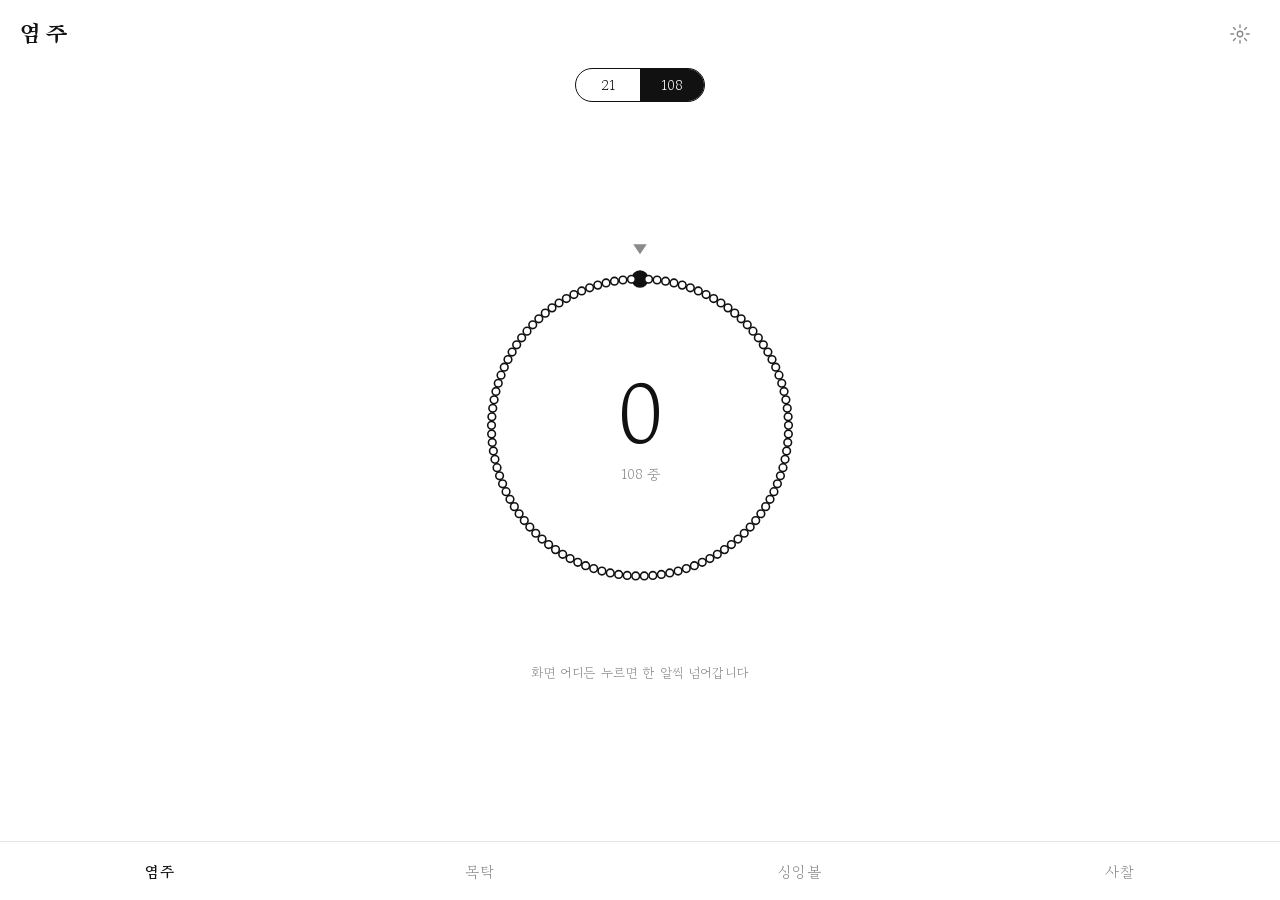
==== prayer/index.html @ b7e76e21 "Add 합장: 염주·목탁·싱잉볼·사찰 기도 웹앱(PWA) 1차 버전 - 염주: 21/108개 선택, 바퀴 수·오늘 기록, localStorage 저장, 길게 눌러 초기화 - 목탁·" ====
<!doctype html>
<html lang="ko">
<head>
  <meta charset="utf-8">
  <meta name="viewport" content="width=device-width, initial-scale=1, viewport-fit=cover">
  <title>합장</title>
  <meta name="description" content="휴대폰 하나로 하는 염주·목탁·싱잉볼 기도">
  <meta name="theme-color" content="#ffffff" media="(prefers-color-scheme: light)">
  <meta name="theme-color" content="#0b0b0b" media="(prefers-color-scheme: dark)">
  <meta name="apple-mobile-web-app-capable" content="yes">
  <meta name="mobile-web-app-capable" content="yes">
  <meta name="apple-mobile-web-app-title" content="합장">
  <meta name="apple-mobile-web-app-status-bar-style" content="default">
  <link rel="manifest" href="manifest.webmanifest">
  <link rel="icon" href="icons/icon-192.png">
  <link rel="apple-touch-icon" href="icons/apple-touch-icon.png">
  <link rel="preconnect" href="https://fonts.googleapis.com">
  <link rel="preconnect" href="https://fonts.gstatic.com" crossorigin>
  <link rel="stylesheet" href="https://fonts.googleapis.com/css2?family=Gowun+Batang:wght@400;700&family=Song+Myung&display=swap">
  <link rel="stylesheet" href="style.css">
</head>
<body>
  <header class="top">
    <h1 id="title">염주</h1>
    <button class="icon-btn" id="open-settings" aria-label="설정">
      <svg viewBox="0 0 24 24" width="22" height="22" aria-hidden="true"><circle cx="12" cy="12" r="3"/><path d="M12 2v3M12 19v3M2 12h3M19 12h3M4.9 4.9l2.1 2.1M17 17l2.1 2.1M4.9 19.1 7 17M17 7l2.1-2.1"/></svg>
    </button>
  </header>

  <main>
    <!-- 1. 염주 -->
    <section class="view" id="view-beads" data-title="염주">
      <div class="segmented" id="bead-mode" role="radiogroup" aria-label="구슬 수">
        <button data-n="21" role="radio">21</button>
        <button data-n="108" role="radio">108</button>
      </div>
      <div class="tap-area" id="bead-tap" aria-label="눌러서 한 알 넘기기" role="button">
        <div class="mala-wrap">
          <svg class="mala" id="mala" viewBox="-160 -160 320 320" aria-hidden="true">
            <g id="mala-ring"></g>
            <path class="marker" d="M0 -154 l-6 -9 h12 z"/>
          </svg>
          <div class="count-box">
            <div class="count" id="bead-count">0</div>
            <div class="sub" id="bead-sub">108 중</div>
          </div>
        </div>
        <p class="stats" id="bead-stats"></p>
        <p class="hint">화면 어디든 누르면 한 알씩 넘어갑니다</p>
      </div>
      <button class="hold-btn" id="bead-reset"><span class="fill"></span><span class="label">길게 눌러 이번 바퀴 초기화</span></button>
    </section>

    <!-- 2. 목탁 -->
    <section class="view" id="view-moktak" data-title="목탁" hidden>
      <div class="tap-area center" id="moktak-tap" role="button" aria-label="목탁 치기">
        <svg class="art" id="moktak-art" viewBox="0 0 240 200" aria-hidden="true">
          <path d="M30 124c0-50 40-86 92-86s92 36 92 86c0 36-40 58-92 58s-92-22-92-58z"/>
          <path d="M62 132c16 7 104 7 120 0c4-2 6 3 2 5c-24 12-100 12-124 0c-4-2-2-7 2-5z"/>
          <path d="M98 42c-2-20 10-30 24-30s26 10 24 30"/>
          <path d="M236 6 194 52" class="stick"/>
          <ellipse cx="189" cy="58" rx="9" ry="6" class="stick" transform="rotate(-48 189 58)"/>
        </svg>
        <p class="hint">목탁을 누르세요</p>
      </div>
    </section>

    <!-- 3. 싱잉볼 -->
    <section class="view" id="view-bowl" data-title="싱잉볼" hidden>
      <div class="tap-area center small" id="bowl-tap" role="button" aria-label="싱잉볼 치기">
        <svg class="art" id="bowl-art" viewBox="0 0 240 170" aria-hidden="true">
          <ellipse cx="120" cy="52" rx="86" ry="14"/>
          <path d="M34 52c4 50 38 82 86 82s82-32 86-82"/>
          <path d="M58 140c20 14 104 14 124 0 8 10-8 20-62 20s-70-10-62-20z"/>
          <path d="M20 20 70 44" class="stick"/>
        </svg>
        <p class="hint">싱잉볼을 누르세요</p>
      </div>

      <div class="timer">
        <p class="label">간격마다 자동으로 울림</p>
        <div class="segmented" id="bowl-interval" role="radiogroup" aria-label="간격">
          <button data-m="5" role="radio">5분</button>
          <button data-m="15" role="radio">15분</button>
          <button data-m="30" role="radio">30분</button>
        </div>
        <p class="countdown" id="bowl-countdown">&nbsp;</p>
        <button class="primary" id="bowl-start">시작</button>
        <label class="check"><input type="checkbox" id="bowl-wake"> 화면 켜둔 채로 명상</label>
        <p class="note">화면이 꺼져도 울리지만, 다른 앱에서 음악을 틀면 멈출 수 있습니다.</p>
      </div>
    </section>

    <!-- 4. 사찰 -->
    <section class="view scroll" id="view-temple" data-title="사찰" hidden>
      <form class="search" id="temple-search">
        <input type="search" id="temple-q" placeholder="절 이름 (예: 조계사)" enterkeyhint="search" autocomplete="off">
        <button type="submit">카카오맵</button>
      </form>

      <h2>자주 가는 절</h2>
      <ol class="favs" id="favs"></ol>

      <div class="row-head">
        <h2>방문 기록</h2>
        <button class="text-btn" id="visit-add">+ 기록 쓰기</button>
      </div>
      <ul class="visits" id="visits"></ul>
    </section>
  </main>

  <nav class="tabs" id="tabs">
    <button data-view="beads">염주</button>
    <button data-view="moktak">목탁</button>
    <button data-view="bowl">싱잉볼</button>
    <button data-view="temple">사찰</button>
  </nav>

  <!-- 방문 기록 작성 -->
  <dialog id="visit-dialog">
    <form method="dialog" id="visit-form">
      <h2 id="visit-dialog-title">방문 기록</h2>
      <label>절 이름<input name="name" required maxlength="40"></label>
      <label>방문 날짜<input name="date" type="date" required></label>
      <label>빌었던 소원<textarea name="wish" rows="4" maxlength="500"></textarea></label>
      <div class="actions">
        <button type="button" class="text-btn danger" id="visit-delete">삭제</button>
        <span class="spacer"></span>
        <button value="cancel" formnovalidate class="text-btn">취소</button>
        <button value="save" class="primary">저장</button>
      </div>
    </form>
  </dialog>

  <!-- 자주 가는 절 지정 -->
  <dialog id="fav-dialog">
    <form method="dialog" id="fav-form">
      <h2 id="fav-dialog-title">자주 가는 절</h2>
      <label>절 이름<input name="name" required maxlength="40"></label>
      <div class="actions">
        <span class="spacer"></span>
        <button value="cancel" formnovalidate class="text-btn">취소</button>
        <button value="save" class="primary">저장</button>
      </div>
    </form>
  </dialog>

  <!-- 설정 -->
  <dialog id="settings-dialog">
    <form method="dialog">
      <h2>설정</h2>
      <label class="check"><input type="checkbox" id="set-sound"> 소리</label>
      <label class="check"><input type="checkbox" id="set-haptic"> 진동</label>
      <h3>기록 백업</h3>
      <p class="note">모든 기록은 이 휴대폰에만 저장됩니다. 휴대폰을 바꾸기 전에 백업하세요.</p>
      <div class="actions left">
        <button type="button" class="text-btn" id="backup-export">백업 파일 저장</button>
        <button type="button" class="text-btn" id="backup-import">백업 불러오기</button>
        <input type="file" id="backup-file" accept="application/json,.json" hidden>
      </div>
      <h3>홈 화면에 설치</h3>
      <p class="note">아이폰: Safari 공유 버튼 → ‘홈 화면에 추가’<br>안드로이드: Chrome 메뉴(⋮) → ‘홈 화면에 추가’ 또는 ‘앱 설치’</p>
      <h3>정보</h3>
      <p class="note">목탁·싱잉볼 소리는 이 앱에서 직접 합성했습니다. 글꼴: 고운바탕, 송명 (SIL Open Font License).</p>
      <div class="actions">
        <span class="spacer"></span>
        <button value="close" class="primary">닫기</button>
      </div>
    </form>
  </dialog>

  <!-- 아이폰 햅틱용 숨은 스위치 (iOS 18 이상 Safari에서만 동작) -->
  <label class="ios-haptic" aria-hidden="true"><input type="checkbox" switch tabindex="-1"></label>

  <script src="app.js"></script>
</body>
</html>
---- prayer/style.css ----
:root {
  --bg: #ffffff;
  --fg: #111111;
  --muted: #8a8a8a;
  --line: #e4e4e4;
  --soft: #f4f4f4;
  --danger: #111111;
  --serif: "Gowun Batang", "Nanum Myeongjo", "AppleMyungjo", "Noto Serif KR", serif;
  --brush: "Song Myung", var(--serif);
  --tab-h: 58px;
  color-scheme: light dark;
}
@media (prefers-color-scheme: dark) {
  :root {
    --bg: #0b0b0b;
    --fg: #ededed;
    --muted: #7c7c7c;
    --line: #262626;
    --soft: #161616;
  }
}

* { box-sizing: border-box; }
html, body { height: 100%; margin: 0; }
body {
  background: var(--bg);
  color: var(--fg);
  font-family: var(--serif);
  display: flex;
  flex-direction: column;
  overflow: hidden;
  -webkit-tap-highlight-color: transparent;
  -webkit-text-size-adjust: 100%;
}
button, input, textarea { font: inherit; color: inherit; }
button { background: none; border: 0; padding: 0; cursor: pointer; touch-action: manipulation; }
[hidden] { display: none !important; }

/* 상단 */
.top {
  display: flex;
  align-items: center;
  justify-content: space-between;
  padding: calc(env(safe-area-inset-top) + 14px) 20px 6px;
}
.top h1 {
  font-family: var(--brush);
  font-weight: 400;
  font-size: 24px;
  letter-spacing: 0.2em;
  margin: 0;
}
.icon-btn { width: 40px; height: 40px; display: grid; place-items: center; color: var(--muted); }
.icon-btn svg { fill: none; stroke: currentColor; stroke-width: 1.5; stroke-linecap: round; }

/* 화면 */
main { flex: 1; min-height: 0; position: relative; }
.view {
  position: absolute;
  inset: 0;
  display: flex;
  flex-direction: column;
  align-items: center;
  padding: 8px 20px 16px;
}
.view.scroll { overflow-y: auto; align-items: stretch; -webkit-overflow-scrolling: touch; }

.tap-area {
  flex: 1;
  width: 100%;
  display: flex;
  flex-direction: column;
  align-items: center;
  justify-content: center;
  user-select: none;
  -webkit-user-select: none;
  -webkit-touch-callout: none;
  touch-action: manipulation;
}
.tap-area.small { flex: 0 1 auto; padding-top: 12px; }
.hint { color: var(--muted); font-size: 13px; letter-spacing: 0.05em; margin: 14px 0 0; }
.note { color: var(--muted); font-size: 13px; line-height: 1.6; margin: 8px 0; }

/* 선택 버튼 */
.segmented {
  display: inline-flex;
  border: 1px solid var(--fg);
  border-radius: 999px;
  overflow: hidden;
}
.segmented button { padding: 6px 18px; font-size: 14px; min-width: 64px; }
.segmented button[aria-checked="true"] { background: var(--fg); color: var(--bg); }

/* 염주 */
.mala-wrap { position: relative; width: min(82vw, 52vh, 360px); aspect-ratio: 1; }
.mala { width: 100%; height: 100%; overflow: visible; }
#mala-ring { transition: transform 0.28s ease-out; }
#mala-ring.no-anim { transition: none; }
.mala circle { fill: var(--bg); stroke: var(--fg); stroke-width: 1.4; }
.mala circle.head { fill: var(--fg); }
.mala circle.cur { fill: var(--fg); }
.mala .marker { fill: var(--muted); }
.count-box { position: absolute; inset: 0; display: grid; place-content: center; text-align: center; }
.count { font-size: clamp(56px, 18vw, 84px); line-height: 1; font-variant-numeric: tabular-nums; }
.sub { color: var(--muted); font-size: 14px; margin-top: 8px; }
.stats { font-size: 15px; margin: 18px 0 0; min-height: 1.4em; letter-spacing: 0.03em; }
.pulse { animation: pulse 0.9s ease-out; }
@keyframes pulse { 0% { opacity: 0.25; } 100% { opacity: 1; } }

.hold-btn {
  position: relative;
  overflow: hidden;
  color: var(--muted);
  font-size: 12px;
  padding: 8px 16px;
  border-radius: 999px;
  user-select: none;
  -webkit-user-select: none;
  -webkit-touch-callout: none;
}
.hold-btn .fill { position: absolute; inset: 0; background: var(--soft); transform: scaleX(0); transform-origin: left; }
.hold-btn.holding .fill { transform: scaleX(1); transition: transform 1s linear; }
.hold-btn .label { position: relative; }

/* 목탁·싱잉볼 그림 */
.art { width: min(70vw, 42vh, 300px); height: auto; overflow: visible; transition: transform 0.08s; }
.art path, .art ellipse, .art circle { fill: none; stroke: var(--fg); stroke-width: 2; stroke-linecap: round; stroke-linejoin: round; }
.art .stick { stroke: var(--muted); }
.art.hit { transform: scale(0.96); }

/* 싱잉볼 타이머 */
.timer { width: 100%; max-width: 360px; display: flex; flex-direction: column; align-items: center; gap: 12px; margin-top: auto; }
.timer .label { margin: 0; color: var(--muted); font-size: 13px; }
.countdown { margin: 4px 0 0; font-size: 28px; font-variant-numeric: tabular-nums; min-height: 1.3em; }
.primary {
  background: var(--fg);
  color: var(--bg);
  border-radius: 999px;
  padding: 10px 36px;
  font-size: 16px;
  letter-spacing: 0.1em;
}
.check { display: flex; align-items: center; gap: 8px; font-size: 14px; }
.check input { accent-color: var(--fg); width: 18px; height: 18px; margin: 0; }
.timer .note { text-align: center; margin: 0; }

/* 사찰 */
h2 { font-size: 15px; font-weight: 700; letter-spacing: 0.08em; margin: 28px 0 10px; }
h3 { font-size: 14px; margin: 22px 0 4px; }
.search { display: flex; gap: 8px; margin-top: 6px; }
.search input {
  flex: 1;
  min-width: 0;
  border: 0;
  border-bottom: 1px solid var(--fg);
  background: transparent;
  padding: 8px 2px;
  border-radius: 0;
  -webkit-appearance: none;
  appearance: none;
}
.search input:focus { outline: none; }
.search button { border: 1px solid var(--fg); border-radius: 999px; padding: 6px 14px; font-size: 13px; white-space: nowrap; }
.favs, .visits { list-style: none; margin: 0; padding: 0; }
.favs li, .visits li { display: flex; align-items: center; gap: 12px; padding: 14px 2px; border-bottom: 1px solid var(--line); }
.favs .rank { font-family: var(--brush); font-size: 18px; width: 18px; color: var(--muted); }
.favs .name, .visits .name { flex: 1; min-width: 0; font-size: 16px; overflow: hidden; text-overflow: ellipsis; white-space: nowrap; }
.favs .empty { color: var(--muted); font-size: 14px; }
.text-btn { font-size: 13px; color: var(--fg); padding: 6px 4px; text-decoration: underline; text-underline-offset: 3px; text-decoration-color: var(--line); }
.row-head { display: flex; align-items: baseline; justify-content: space-between; }
.visits li { flex-direction: column; align-items: stretch; gap: 4px; cursor: pointer; }
.visits .meta { display: flex; justify-content: space-between; gap: 12px; }
.visits .date { color: var(--muted); font-size: 13px; font-variant-numeric: tabular-nums; }
.visits .wish { font-size: 14px; line-height: 1.6; color: var(--muted); white-space: pre-wrap; word-break: break-word; }
.visits .none { color: var(--muted); font-size: 14px; cursor: default; }

/* 하단 탭 */
.tabs {
  display: flex;
  border-top: 1px solid var(--line);
  padding-bottom: env(safe-area-inset-bottom);
  background: var(--bg);
}
.tabs button { flex: 1; height: var(--tab-h); font-size: 15px; color: var(--muted); letter-spacing: 0.1em; }
.tabs button[aria-current="page"] { color: var(--fg); font-weight: 700; }

/* 대화상자 */
dialog {
  width: min(92vw, 420px);
  max-height: 86vh;
  border: 1px solid var(--line);
  border-radius: 16px;
  background: var(--bg);
  color: var(--fg);
  padding: 22px 20px;
}
dialog::backdrop { background: rgba(0, 0, 0, 0.35); }
dialog h2 { margin-top: 0; }
dialog label:not(.check) { display: block; font-size: 13px; color: var(--muted); margin: 14px 0 0; }
dialog label:not(.check) input, dialog textarea {
  display: block;
  width: 100%;
  margin-top: 6px;
  border: 1px solid var(--line);
  border-radius: 8px;
  background: var(--bg);
  padding: 10px;
  font-size: 16px;
  color: var(--fg);
}
dialog .check { margin: 12px 0; font-size: 15px; }
.actions { display: flex; align-items: center; gap: 10px; margin-top: 22px; }
.actions.left { margin-top: 6px; }
.actions .spacer { flex: 1; }
.primary:focus-visible, .text-btn:focus-visible, .tabs button:focus-visible, .segmented button:focus-visible { outline: 2px solid var(--muted); outline-offset: 2px; }

.ios-haptic { position: fixed; left: -100px; top: 0; width: 1px; height: 1px; opacity: 0; pointer-events: none; }
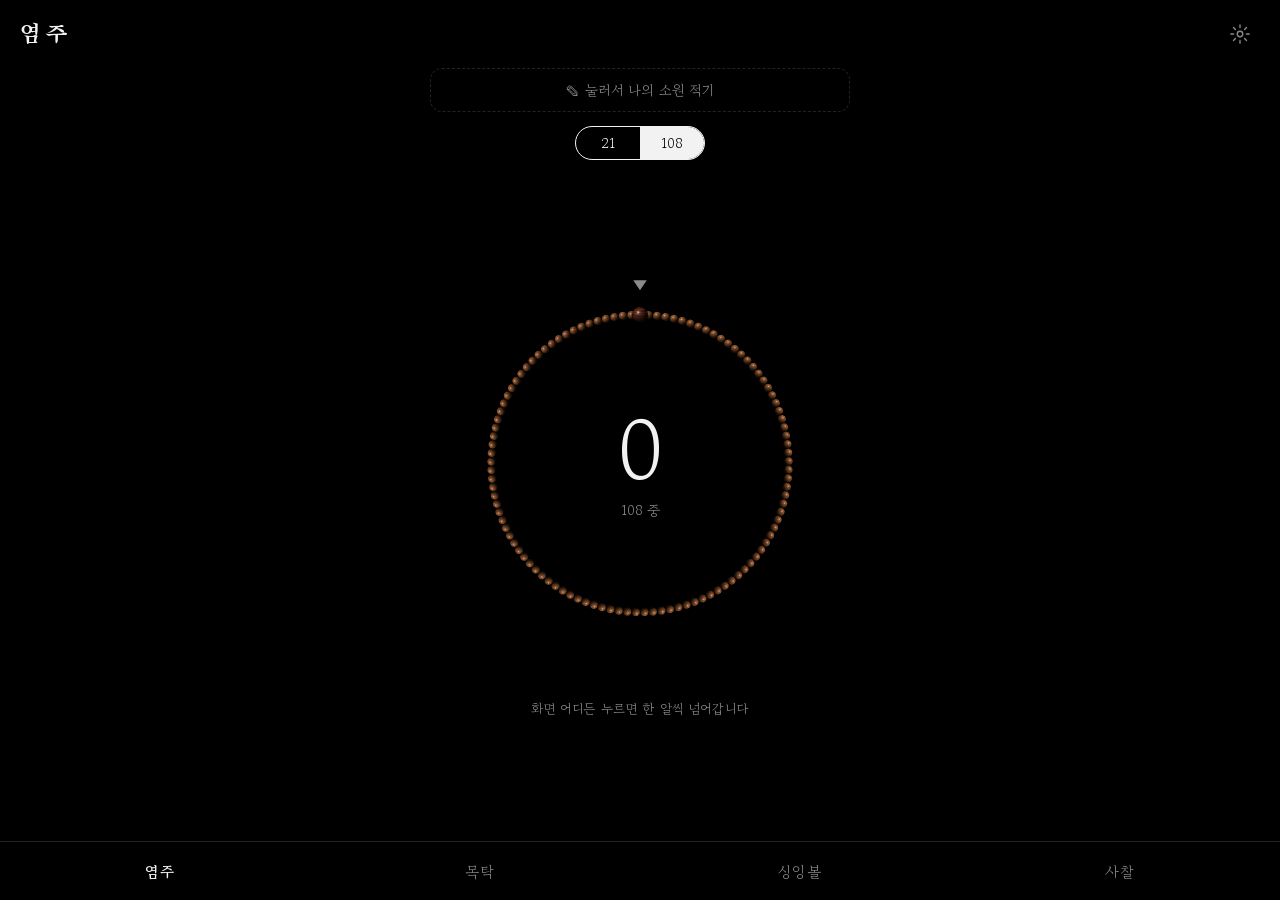
==== commit 54c67306: "합장: 검정 테마, 소원 고정 표시, 딸깍 소리, 나무 구슬, 소리 개선 - 항상 검정 배경/흰 글씨 (OLED 배터리 절약), 아이콘도 검정 바탕으로 - 염주 화면 위에 '나의 " ====
--- a/prayer/index.html
+++ b/prayer/index.html
@@ -5,12 +5,11 @@
   <meta name="viewport" content="width=device-width, initial-scale=1, viewport-fit=cover">
   <title>합장</title>
   <meta name="description" content="휴대폰 하나로 하는 염주·목탁·싱잉볼 기도">
-  <meta name="theme-color" content="#ffffff" media="(prefers-color-scheme: light)">
-  <meta name="theme-color" content="#0b0b0b" media="(prefers-color-scheme: dark)">
+  <meta name="theme-color" content="#000000">
   <meta name="apple-mobile-web-app-capable" content="yes">
   <meta name="mobile-web-app-capable" content="yes">
   <meta name="apple-mobile-web-app-title" content="합장">
-  <meta name="apple-mobile-web-app-status-bar-style" content="default">
+  <meta name="apple-mobile-web-app-status-bar-style" content="black">
   <link rel="manifest" href="manifest.webmanifest">
   <link rel="icon" href="icons/icon-192.png">
   <link rel="apple-touch-icon" href="icons/apple-touch-icon.png">
@@ -30,6 +29,7 @@
   <main>
     <!-- 1. 염주 -->
     <section class="view" id="view-beads" data-title="염주">
+      <button class="wish" id="wish" aria-label="소원 적기"><span id="wish-text"></span></button>
       <div class="segmented" id="bead-mode" role="radiogroup" aria-label="구슬 수">
         <button data-n="21" role="radio">21</button>
         <button data-n="108" role="radio">108</button>
@@ -132,6 +132,20 @@
     </form>
   </dialog>
 
+  <!-- 소원 적기 -->
+  <dialog id="wish-dialog">
+    <form method="dialog" id="wish-form">
+      <h2>나의 소원</h2>
+      <p class="note">염주를 돌리는 동안 화면 위에 계속 보입니다.</p>
+      <textarea name="wish" rows="3" maxlength="80" placeholder="예: 가족 모두 건강하기를"></textarea>
+      <div class="actions">
+        <span class="spacer"></span>
+        <button value="cancel" formnovalidate class="text-btn">취소</button>
+        <button value="save" class="primary">저장</button>
+      </div>
+    </form>
+  </dialog>
+
   <!-- 자주 가는 절 지정 -->
   <dialog id="fav-dialog">
     <form method="dialog" id="fav-form">
@@ -150,6 +164,7 @@
     <form method="dialog">
       <h2>설정</h2>
       <label class="check"><input type="checkbox" id="set-sound"> 소리</label>
+      <label class="check"><input type="checkbox" id="set-click"> 염주 넘길 때 딸깍 소리</label>
       <label class="check"><input type="checkbox" id="set-haptic"> 진동</label>
       <h3>기록 백업</h3>
       <p class="note">모든 기록은 이 휴대폰에만 저장됩니다. 휴대폰을 바꾸기 전에 백업하세요.</p>
@@ -161,7 +176,7 @@
       <h3>홈 화면에 설치</h3>
       <p class="note">아이폰: Safari 공유 버튼 → ‘홈 화면에 추가’<br>안드로이드: Chrome 메뉴(⋮) → ‘홈 화면에 추가’ 또는 ‘앱 설치’</p>
       <h3>정보</h3>
-      <p class="note">목탁·싱잉볼 소리는 이 앱에서 직접 합성했습니다. 글꼴: 고운바탕, 송명 (SIL Open Font License).</p>
+      <p class="note">목탁·싱잉볼·염주 소리와 구슬 그림은 이 앱에서 직접 만들었습니다. 글꼴: 고운바탕, 송명 (SIL Open Font License).</p>
       <div class="actions">
         <span class="spacer"></span>
         <button value="close" class="primary">닫기</button>
--- a/prayer/style.css
+++ b/prayer/style.css
@@ -1,23 +1,14 @@
 :root {
-  --bg: #ffffff;
-  --fg: #111111;
+  /* 항상 검정 배경 + 흰 글씨. 순수 검정(#000)은 OLED 화면에서 전기를 거의 쓰지 않는다 */
+  --bg: #000000;
+  --fg: #f2f2f2;
   --muted: #8a8a8a;
-  --line: #e4e4e4;
-  --soft: #f4f4f4;
-  --danger: #111111;
+  --line: #222222;
+  --soft: #151515;
   --serif: "Gowun Batang", "Nanum Myeongjo", "AppleMyungjo", "Noto Serif KR", serif;
   --brush: "Song Myung", var(--serif);
   --tab-h: 58px;
-  color-scheme: light dark;
-}
-@media (prefers-color-scheme: dark) {
-  :root {
-    --bg: #0b0b0b;
-    --fg: #ededed;
-    --muted: #7c7c7c;
-    --line: #262626;
-    --soft: #161616;
-  }
+  color-scheme: dark;
 }
 
 * { box-sizing: border-box; }
@@ -90,15 +81,36 @@
 }
 .segmented button { padding: 6px 18px; font-size: 14px; min-width: 64px; }
 .segmented button[aria-checked="true"] { background: var(--fg); color: var(--bg); }
+#bead-mode { flex-shrink: 0; margin-bottom: 14px; }
+
+/* 소원 (염주 화면 위에 항상 고정) */
+.wish {
+  width: 100%;
+  max-width: 420px;
+  min-height: 44px;
+  margin: 0 0 14px;
+  padding: 10px 16px;
+  border: 1px solid var(--line);
+  border-radius: 12px;
+  font-family: var(--brush);
+  font-size: 18px;
+  line-height: 1.5;
+  letter-spacing: 0.04em;
+  text-align: center;
+  display: -webkit-box;
+  -webkit-line-clamp: 2;
+  -webkit-box-orient: vertical;
+  overflow: hidden;
+  word-break: keep-all;
+}
+.wish.empty { color: var(--muted); font-family: var(--serif); font-size: 14px; border-style: dashed; }
 
 /* 염주 */
 .mala-wrap { position: relative; width: min(82vw, 52vh, 360px); aspect-ratio: 1; }
 .mala { width: 100%; height: 100%; overflow: visible; }
 #mala-ring { transition: transform 0.28s ease-out; }
 #mala-ring.no-anim { transition: none; }
-.mala circle { fill: var(--bg); stroke: var(--fg); stroke-width: 1.4; }
-.mala circle.head { fill: var(--fg); }
-.mala circle.cur { fill: var(--fg); }
+.mala .cord { fill: none; stroke: #5a3a26; }
 .mala .marker { fill: var(--muted); }
 .count-box { position: absolute; inset: 0; display: grid; place-content: center; text-align: center; }
 .count { font-size: clamp(56px, 18vw, 84px); line-height: 1; font-variant-numeric: tabular-nums; }
@@ -194,7 +206,7 @@
   color: var(--fg);
   padding: 22px 20px;
 }
-dialog::backdrop { background: rgba(0, 0, 0, 0.35); }
+dialog::backdrop { background: rgba(0, 0, 0, 0.75); }
 dialog h2 { margin-top: 0; }
 dialog label:not(.check) { display: block; font-size: 13px; color: var(--muted); margin: 14px 0 0; }
 dialog label:not(.check) input, dialog textarea {
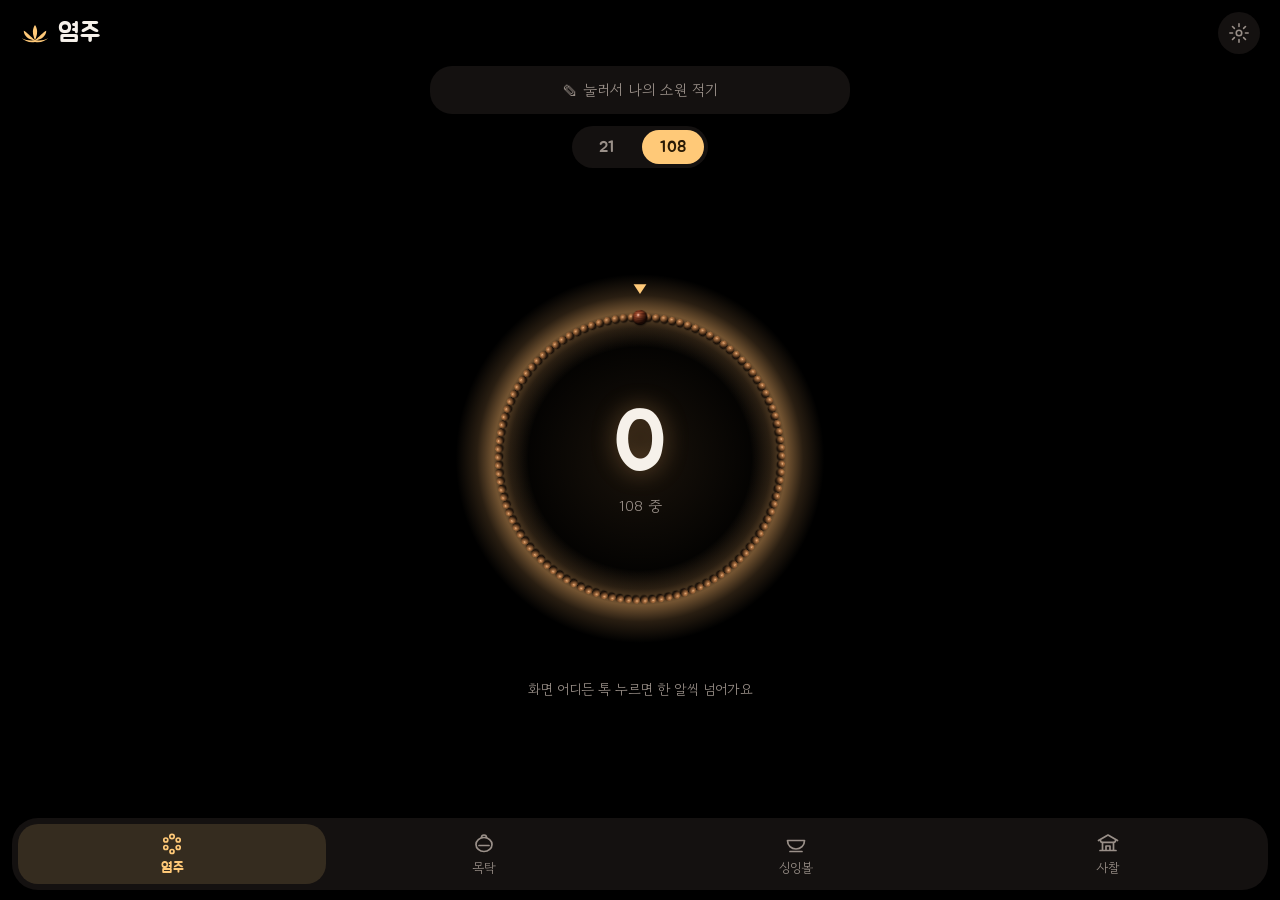
==== commit 4c49ce52: "합장: 귀여운 디자인, 목탁·싱잉볼 3D 이미지, 염주 뒤 빛, 맑은 목탁 소리 - 디자인: 주아·고운돋움 글꼴, 따뜻한 금빛 포인트, 둥근 카드와 알약 버튼, 아이콘 탭 바, 연" ====
--- a/prayer/index.html
+++ b/prayer/index.html
@@ -15,12 +15,12 @@
   <link rel="apple-touch-icon" href="icons/apple-touch-icon.png">
   <link rel="preconnect" href="https://fonts.googleapis.com">
   <link rel="preconnect" href="https://fonts.gstatic.com" crossorigin>
-  <link rel="stylesheet" href="https://fonts.googleapis.com/css2?family=Gowun+Batang:wght@400;700&family=Song+Myung&display=swap">
+  <link rel="stylesheet" href="https://fonts.googleapis.com/css2?family=Gowun+Dodum&family=Jua&display=swap">
   <link rel="stylesheet" href="style.css">
 </head>
 <body>
   <header class="top">
-    <h1 id="title">염주</h1>
+    <h1><svg class="lotus" viewBox="0 0 32 22" aria-hidden="true"><path d="M16 2c3 4 3 10 0 16-3-6-3-12 0-16z"/><path d="M16 18C12 15 7 9 4 8c0 5 5 10 12 10zM16 18c4-3 9-9 12-10 0 5-5 10-12 10z"/><path d="M16 18c-5 1-10 0-14-2 3 3 8 5 14 4 6 1 11-1 14-4-4 2-9 3-14 2z"/></svg><span id="title">염주</span></h1>
     <button class="icon-btn" id="open-settings" aria-label="설정">
       <svg viewBox="0 0 24 24" width="22" height="22" aria-hidden="true"><circle cx="12" cy="12" r="3"/><path d="M12 2v3M12 19v3M2 12h3M19 12h3M4.9 4.9l2.1 2.1M17 17l2.1 2.1M4.9 19.1 7 17M17 7l2.1-2.1"/></svg>
     </button>
@@ -36,6 +36,7 @@
       </div>
       <div class="tap-area" id="bead-tap" aria-label="눌러서 한 알 넘기기" role="button">
         <div class="mala-wrap">
+          <div class="halo" aria-hidden="true"></div>
           <svg class="mala" id="mala" viewBox="-160 -160 320 320" aria-hidden="true">
             <g id="mala-ring"></g>
             <path class="marker" d="M0 -154 l-6 -9 h12 z"/>
@@ -43,10 +44,11 @@
           <div class="count-box">
             <div class="count" id="bead-count">0</div>
             <div class="sub" id="bead-sub">108 중</div>
+            <svg class="lotus pop" id="round-pop" viewBox="0 0 32 22" aria-hidden="true"><path d="M16 2c3 4 3 10 0 16-3-6-3-12 0-16z"/><path d="M16 18C12 15 7 9 4 8c0 5 5 10 12 10zM16 18c4-3 9-9 12-10 0 5-5 10-12 10z"/></svg>
           </div>
         </div>
         <p class="stats" id="bead-stats"></p>
-        <p class="hint">화면 어디든 누르면 한 알씩 넘어갑니다</p>
+        <p class="hint">화면 어디든 톡 누르면 한 알씩 넘어가요</p>
       </div>
       <button class="hold-btn" id="bead-reset"><span class="fill"></span><span class="label">길게 눌러 이번 바퀴 초기화</span></button>
     </section>
@@ -54,31 +56,20 @@
     <!-- 2. 목탁 -->
     <section class="view" id="view-moktak" data-title="목탁" hidden>
       <div class="tap-area center" id="moktak-tap" role="button" aria-label="목탁 치기">
-        <svg class="art" id="moktak-art" viewBox="0 0 240 200" aria-hidden="true">
-          <path d="M30 124c0-50 40-86 92-86s92 36 92 86c0 36-40 58-92 58s-92-22-92-58z"/>
-          <path d="M62 132c16 7 104 7 120 0c4-2 6 3 2 5c-24 12-100 12-124 0c-4-2-2-7 2-5z"/>
-          <path d="M98 42c-2-20 10-30 24-30s26 10 24 30"/>
-          <path d="M236 6 194 52" class="stick"/>
-          <ellipse cx="189" cy="58" rx="9" ry="6" class="stick" transform="rotate(-48 189 58)"/>
-        </svg>
-        <p class="hint">목탁을 누르세요</p>
+        <div class="stage"><img class="art" id="moktak-art" src="images/moktak.png" alt="" draggable="false"></div>
+        <p class="hint">목탁을 톡 쳐 보세요</p>
       </div>
     </section>
 
     <!-- 3. 싱잉볼 -->
     <section class="view" id="view-bowl" data-title="싱잉볼" hidden>
       <div class="tap-area center small" id="bowl-tap" role="button" aria-label="싱잉볼 치기">
-        <svg class="art" id="bowl-art" viewBox="0 0 240 170" aria-hidden="true">
-          <ellipse cx="120" cy="52" rx="86" ry="14"/>
-          <path d="M34 52c4 50 38 82 86 82s82-32 86-82"/>
-          <path d="M58 140c20 14 104 14 124 0 8 10-8 20-62 20s-70-10-62-20z"/>
-          <path d="M20 20 70 44" class="stick"/>
-        </svg>
-        <p class="hint">싱잉볼을 누르세요</p>
+        <div class="stage"><img class="art" id="bowl-art" src="images/bowl.png" alt="" draggable="false"></div>
+        <p class="hint">싱잉볼을 살며시 눌러 보세요</p>
       </div>
 
       <div class="timer">
-        <p class="label">간격마다 자동으로 울림</p>
+        <p class="label">정해진 간격마다 자동으로 울려요</p>
         <div class="segmented" id="bowl-interval" role="radiogroup" aria-label="간격">
           <button data-m="5" role="radio">5분</button>
           <button data-m="15" role="radio">15분</button>
@@ -87,7 +78,7 @@
         <p class="countdown" id="bowl-countdown">&nbsp;</p>
         <button class="primary" id="bowl-start">시작</button>
         <label class="check"><input type="checkbox" id="bowl-wake"> 화면 켜둔 채로 명상</label>
-        <p class="note">화면이 꺼져도 울리지만, 다른 앱에서 음악을 틀면 멈출 수 있습니다.</p>
+        <p class="note">화면이 꺼져도 울려요. 다른 앱에서 음악을 틀면 멈출 수 있어요.</p>
       </div>
     </section>
 
@@ -110,10 +101,10 @@
   </main>
 
   <nav class="tabs" id="tabs">
-    <button data-view="beads">염주</button>
-    <button data-view="moktak">목탁</button>
-    <button data-view="bowl">싱잉볼</button>
-    <button data-view="temple">사찰</button>
+    <button data-view="beads"><svg viewBox="0 0 24 24" aria-hidden="true"><circle cx="12" cy="4.5" r="2.2"/><circle cx="18.2" cy="8" r="2"/><circle cx="18.2" cy="15.5" r="2"/><circle cx="12" cy="19.5" r="2"/><circle cx="5.8" cy="15.5" r="2"/><circle cx="5.8" cy="8" r="2"/></svg>염주</button>
+    <button data-view="moktak"><svg viewBox="0 0 24 24" aria-hidden="true"><path d="M9.5 6.5a2.5 2.5 0 0 1 5 0"/><ellipse cx="12" cy="13.5" rx="8" ry="7"/><path d="M7 14.5h10"/></svg>목탁</button>
+    <button data-view="bowl"><svg viewBox="0 0 24 24" aria-hidden="true"><path d="M3.5 9.5h17c0 5-3.8 8.5-8.5 8.5s-8.5-3.5-8.5-8.5z"/><path d="M6 20.5h12"/></svg>싱잉볼</button>
+    <button data-view="temple"><svg viewBox="0 0 24 24" aria-hidden="true"><path d="M2.5 9.5 12 4l9.5 5.5"/><path d="M4.5 9.5c0 1 1 1.8 2 1.8h11c1 0 2-.8 2-1.8"/><path d="M6.5 11.5V19M17.5 11.5V19M4 19.5h16M10 19v-4h4v4"/></svg>사찰</button>
   </nav>
 
   <!-- 방문 기록 작성 -->
@@ -176,7 +167,7 @@
       <h3>홈 화면에 설치</h3>
       <p class="note">아이폰: Safari 공유 버튼 → ‘홈 화면에 추가’<br>안드로이드: Chrome 메뉴(⋮) → ‘홈 화면에 추가’ 또는 ‘앱 설치’</p>
       <h3>정보</h3>
-      <p class="note">목탁·싱잉볼·염주 소리와 구슬 그림은 이 앱에서 직접 만들었습니다. 글꼴: 고운바탕, 송명 (SIL Open Font License).</p>
+      <p class="note">소리와 구슬·목탁·싱잉볼 그림은 모두 이 앱에서 직접 만들었습니다. 글꼴: 주아, 고운돋움 (SIL Open Font License).</p>
       <div class="actions">
         <span class="spacer"></span>
         <button value="close" class="primary">닫기</button>
--- a/prayer/style.css
+++ b/prayer/style.css
@@ -1,13 +1,18 @@
 :root {
-  /* 항상 검정 배경 + 흰 글씨. 순수 검정(#000)은 OLED 화면에서 전기를 거의 쓰지 않는다 */
+  /* 검정 배경 + 흰 글씨 + 따뜻한 금빛 포인트. 순수 검정(#000)은 OLED 화면에서 전기를 거의 쓰지 않는다 */
   --bg: #000000;
-  --fg: #f2f2f2;
-  --muted: #8a8a8a;
-  --line: #222222;
-  --soft: #151515;
-  --serif: "Gowun Batang", "Nanum Myeongjo", "AppleMyungjo", "Noto Serif KR", serif;
-  --brush: "Song Myung", var(--serif);
-  --tab-h: 58px;
+  --fg: #f6f1ea;
+  --muted: #9a9089;
+  --line: #2a2522;
+  --card: #141110;
+  --soft: #1f1a17;
+  --accent: #ffc978;
+  --accent-ink: #2a1a05;
+  --accent-soft: rgba(255, 201, 120, 0.14);
+  --glow: 255, 186, 110;
+  --round: "Gowun Dodum", "Apple SD Gothic Neo", "Noto Sans KR", sans-serif;
+  --cute: "Jua", var(--round);
+  --tab-h: 60px;
   color-scheme: dark;
 }
 
@@ -16,7 +21,7 @@
 body {
   background: var(--bg);
   color: var(--fg);
-  font-family: var(--serif);
+  font-family: var(--round);
   display: flex;
   flex-direction: column;
   overflow: hidden;
@@ -26,23 +31,35 @@
 button, input, textarea { font: inherit; color: inherit; }
 button { background: none; border: 0; padding: 0; cursor: pointer; touch-action: manipulation; }
 [hidden] { display: none !important; }
+img { -webkit-user-drag: none; user-select: none; -webkit-user-select: none; }
 
 /* 상단 */
 .top {
   display: flex;
   align-items: center;
   justify-content: space-between;
-  padding: calc(env(safe-area-inset-top) + 14px) 20px 6px;
+  padding: calc(env(safe-area-inset-top) + 12px) 20px 4px;
 }
 .top h1 {
-  font-family: var(--brush);
+  display: flex;
+  align-items: center;
+  gap: 8px;
+  font-family: var(--cute);
   font-weight: 400;
-  font-size: 24px;
-  letter-spacing: 0.2em;
+  font-size: 26px;
   margin: 0;
 }
-.icon-btn { width: 40px; height: 40px; display: grid; place-items: center; color: var(--muted); }
-.icon-btn svg { fill: none; stroke: currentColor; stroke-width: 1.5; stroke-linecap: round; }
+.lotus { width: 30px; height: 21px; fill: var(--accent); }
+.icon-btn {
+  width: 42px;
+  height: 42px;
+  display: grid;
+  place-items: center;
+  color: var(--muted);
+  background: var(--card);
+  border-radius: 50%;
+}
+.icon-btn svg { fill: none; stroke: currentColor; stroke-width: 1.7; stroke-linecap: round; }
 
 /* 화면 */
 main { flex: 1; min-height: 0; position: relative; }
@@ -52,7 +69,9 @@
   display: flex;
   flex-direction: column;
   align-items: center;
-  padding: 8px 20px 16px;
+  padding: 8px 20px 12px;
+  overflow-x: hidden;
+  overflow-y: auto; /* 아주 작은 화면에서도 내용이 아래 탭을 덮지 않도록 */
 }
 .view.scroll { overflow-y: auto; align-items: stretch; -webkit-overflow-scrolling: touch; }
 
@@ -67,144 +86,256 @@
   -webkit-user-select: none;
   -webkit-touch-callout: none;
   touch-action: manipulation;
-}
-.tap-area.small { flex: 0 1 auto; padding-top: 12px; }
-.hint { color: var(--muted); font-size: 13px; letter-spacing: 0.05em; margin: 14px 0 0; }
+  outline: none;
+}
+.tap-area.small { flex: 0 1 auto; padding-top: 4px; }
+#bead-tap { min-height: 0; }
+.hint { color: var(--muted); font-size: 14px; margin: 12px 0 0; }
 .note { color: var(--muted); font-size: 13px; line-height: 1.6; margin: 8px 0; }
 
-/* 선택 버튼 */
+/* 알약 모양 선택 버튼 */
 .segmented {
   display: inline-flex;
-  border: 1px solid var(--fg);
-  border-radius: 999px;
-  overflow: hidden;
-}
-.segmented button { padding: 6px 18px; font-size: 14px; min-width: 64px; }
-.segmented button[aria-checked="true"] { background: var(--fg); color: var(--bg); }
-#bead-mode { flex-shrink: 0; margin-bottom: 14px; }
+  gap: 4px;
+  padding: 4px;
+  background: var(--card);
+  border-radius: 999px;
+}
+.segmented button {
+  padding: 7px 18px;
+  min-width: 62px;
+  border-radius: 999px;
+  font-family: var(--cute);
+  font-size: 16px;
+  color: var(--muted);
+  transition: background 0.2s, color 0.2s;
+}
+.segmented button[aria-checked="true"] { background: var(--accent); color: var(--accent-ink); }
+#bead-mode { flex-shrink: 0; margin-bottom: 10px; }
 
 /* 소원 (염주 화면 위에 항상 고정) */
 .wish {
   width: 100%;
   max-width: 420px;
-  min-height: 44px;
-  margin: 0 0 14px;
-  padding: 10px 16px;
-  border: 1px solid var(--line);
-  border-radius: 12px;
-  font-family: var(--brush);
-  font-size: 18px;
-  line-height: 1.5;
-  letter-spacing: 0.04em;
+  min-height: 48px;
+  flex-shrink: 0;
+  margin: 0 0 12px;
+  padding: 11px 18px;
+  border-radius: 22px;
+  background: linear-gradient(135deg, rgba(255, 201, 120, 0.18), rgba(255, 160, 140, 0.1));
+  font-family: var(--cute);
+  font-size: 19px;
+  line-height: 1.45;
   text-align: center;
+  word-break: keep-all;
+}
+/* 소원은 최대 3줄까지 보이고, 더 길면 … 으로 줄임 */
+#wish-text {
   display: -webkit-box;
-  -webkit-line-clamp: 2;
+  -webkit-line-clamp: 3;
   -webkit-box-orient: vertical;
   overflow: hidden;
-  word-break: keep-all;
-}
-.wish.empty { color: var(--muted); font-family: var(--serif); font-size: 14px; border-style: dashed; }
+}
+.wish.empty { color: var(--muted); font-family: var(--round); font-size: 15px; background: var(--card); }
 
 /* 염주 */
-.mala-wrap { position: relative; width: min(82vw, 52vh, 360px); aspect-ratio: 1; }
-.mala { width: 100%; height: 100%; overflow: visible; }
-#mala-ring { transition: transform 0.28s ease-out; }
+.mala-wrap { position: relative; width: min(80vw, 38vh, 370px); aspect-ratio: 1; flex-shrink: 0; }
+/* 작은 휴대폰에서는 안내 문구를 숨겨 구슬 자리를 확보 */
+@media (max-height: 720px) {
+  #view-beads .hint, .timer .note, .timer .label { display: none; }
+  .stats { margin-top: 8px; }
+  .wish { margin-bottom: 8px; font-size: 17px; }
+  #bowl-art { width: min(64vw, 28vh, 300px); }
+  .timer { gap: 8px; padding: 12px; }
+}
+/* 구슬 줄 바로 뒤에서 은은하게 빛나는 고리 + 가운데 부드러운 빛 (움직이지 않는 그림이라 배터리 부담 없음) */
+.halo {
+  position: absolute;
+  inset: -6%;
+  border-radius: 50%;
+  pointer-events: none;
+  background:
+    radial-gradient(circle closest-side,
+      rgba(var(--glow), 0) 58%,
+      rgba(var(--glow), 0.16) 68%,
+      rgba(var(--glow), 0.45) 76.5%,
+      rgba(var(--glow), 0.16) 85%,
+      rgba(var(--glow), 0) 96%),
+    radial-gradient(circle closest-side, rgba(var(--glow), 0.1), rgba(var(--glow), 0) 70%);
+}
+.mala { position: relative; width: 100%; height: 100%; overflow: visible; }
+#mala-ring { transition: transform 0.3s cubic-bezier(0.34, 1.4, 0.64, 1); }
 #mala-ring.no-anim { transition: none; }
-.mala .cord { fill: none; stroke: #5a3a26; }
-.mala .marker { fill: var(--muted); }
-.count-box { position: absolute; inset: 0; display: grid; place-content: center; text-align: center; }
-.count { font-size: clamp(56px, 18vw, 84px); line-height: 1; font-variant-numeric: tabular-nums; }
-.sub { color: var(--muted); font-size: 14px; margin-top: 8px; }
-.stats { font-size: 15px; margin: 18px 0 0; min-height: 1.4em; letter-spacing: 0.03em; }
+.mala .cord { fill: none; stroke: #c98a55; opacity: 0.8; }
+.mala .marker { fill: var(--accent); }
+.count-box { position: absolute; inset: 0; display: grid; place-content: center; justify-items: center; text-align: center; }
+.count {
+  font-family: var(--cute);
+  font-size: clamp(60px, 19vw, 88px);
+  line-height: 1;
+  font-variant-numeric: tabular-nums;
+  text-shadow: 0 0 24px rgba(var(--glow), 0.35);
+}
+.sub { color: var(--muted); font-size: 15px; margin-top: 6px; }
+.lotus.pop { position: absolute; top: calc(50% + 48px); width: 44px; height: 30px; opacity: 0; }
+.lotus.pop.show { animation: bloom 1.4s ease-out; }
+@keyframes bloom {
+  0% { opacity: 0; transform: scale(0.4) translateY(6px); }
+  30% { opacity: 1; transform: scale(1.15) translateY(0); }
+  100% { opacity: 0; transform: scale(1) translateY(-10px); }
+}
+.stats {
+  font-size: 15px;
+  margin: 14px 0 0;
+  min-height: 1.4em;
+  padding: 5px 14px;
+  border-radius: 999px;
+  background: var(--accent-soft);
+  color: var(--accent);
+}
+.stats:empty { background: none; }
 .pulse { animation: pulse 0.9s ease-out; }
-@keyframes pulse { 0% { opacity: 0.25; } 100% { opacity: 1; } }
+@keyframes pulse { 0% { transform: scale(1.12); } 100% { transform: scale(1); } }
 
 .hold-btn {
   position: relative;
   overflow: hidden;
+  flex-shrink: 0;
   color: var(--muted);
-  font-size: 12px;
-  padding: 8px 16px;
-  border-radius: 999px;
+  font-size: 13px;
+  padding: 8px 18px;
+  border-radius: 999px;
+  background: var(--card);
   user-select: none;
   -webkit-user-select: none;
   -webkit-touch-callout: none;
 }
-.hold-btn .fill { position: absolute; inset: 0; background: var(--soft); transform: scaleX(0); transform-origin: left; }
+.hold-btn .fill { position: absolute; inset: 0; background: var(--accent-soft); transform: scaleX(0); transform-origin: left; }
 .hold-btn.holding .fill { transform: scaleX(1); transition: transform 1s linear; }
 .hold-btn .label { position: relative; }
 
-/* 목탁·싱잉볼 그림 */
-.art { width: min(70vw, 42vh, 300px); height: auto; overflow: visible; transition: transform 0.08s; }
-.art path, .art ellipse, .art circle { fill: none; stroke: var(--fg); stroke-width: 2; stroke-linecap: round; stroke-linejoin: round; }
-.art .stick { stroke: var(--muted); }
-.art.hit { transform: scale(0.96); }
+/* 목탁·싱잉볼 */
+.stage { position: relative; display: grid; place-items: center; }
+.stage::before {
+  content: "";
+  position: absolute;
+  inset: -10% -4%;
+  border-radius: 50%;
+  background: radial-gradient(closest-side, rgba(var(--glow), 0.22), rgba(var(--glow), 0.07) 60%, rgba(var(--glow), 0));
+  pointer-events: none;
+}
+.art {
+  position: relative;
+  width: min(84vw, 46vh, 400px);
+  height: auto;
+  transition: transform 0.18s cubic-bezier(0.34, 1.6, 0.64, 1);
+}
+#bowl-art { width: min(80vw, 34vh, 340px); }
+.art.hit { transform: scale(0.94) rotate(-1.5deg); transition-duration: 0.06s; }
 
 /* 싱잉볼 타이머 */
-.timer { width: 100%; max-width: 360px; display: flex; flex-direction: column; align-items: center; gap: 12px; margin-top: auto; }
-.timer .label { margin: 0; color: var(--muted); font-size: 13px; }
-.countdown { margin: 4px 0 0; font-size: 28px; font-variant-numeric: tabular-nums; min-height: 1.3em; }
+.timer {
+  width: 100%;
+  max-width: 380px;
+  display: flex;
+  flex-direction: column;
+  align-items: center;
+  gap: 10px;
+  margin-top: auto;
+  padding: 16px 16px 14px;
+  border-radius: 26px;
+  background: var(--card);
+}
+.timer .label { margin: 0; color: var(--muted); font-size: 14px; }
+.countdown { margin: 2px 0 0; font-family: var(--cute); font-size: 26px; font-variant-numeric: tabular-nums; min-height: 1.3em; }
 .primary {
-  background: var(--fg);
-  color: var(--bg);
-  border-radius: 999px;
-  padding: 10px 36px;
-  font-size: 16px;
-  letter-spacing: 0.1em;
+  background: var(--accent);
+  color: var(--accent-ink);
+  border-radius: 999px;
+  padding: 11px 40px;
+  font-family: var(--cute);
+  font-size: 18px;
+  box-shadow: 0 4px 18px rgba(var(--glow), 0.25);
 }
 .check { display: flex; align-items: center; gap: 8px; font-size: 14px; }
-.check input { accent-color: var(--fg); width: 18px; height: 18px; margin: 0; }
+.check input { accent-color: var(--accent); width: 18px; height: 18px; margin: 0; }
 .timer .note { text-align: center; margin: 0; }
 
 /* 사찰 */
-h2 { font-size: 15px; font-weight: 700; letter-spacing: 0.08em; margin: 28px 0 10px; }
-h3 { font-size: 14px; margin: 22px 0 4px; }
+h2 { font-family: var(--cute); font-weight: 400; font-size: 18px; margin: 26px 0 10px; }
+h3 { font-family: var(--cute); font-weight: 400; font-size: 16px; margin: 22px 0 4px; }
 .search { display: flex; gap: 8px; margin-top: 6px; }
 .search input {
   flex: 1;
   min-width: 0;
   border: 0;
-  border-bottom: 1px solid var(--fg);
-  background: transparent;
-  padding: 8px 2px;
-  border-radius: 0;
+  background: var(--card);
+  padding: 12px 16px;
+  border-radius: 999px;
   -webkit-appearance: none;
   appearance: none;
 }
-.search input:focus { outline: none; }
-.search button { border: 1px solid var(--fg); border-radius: 999px; padding: 6px 14px; font-size: 13px; white-space: nowrap; }
-.favs, .visits { list-style: none; margin: 0; padding: 0; }
-.favs li, .visits li { display: flex; align-items: center; gap: 12px; padding: 14px 2px; border-bottom: 1px solid var(--line); }
-.favs .rank { font-family: var(--brush); font-size: 18px; width: 18px; color: var(--muted); }
+.search input:focus { outline: 2px solid var(--accent-soft); }
+.search button { background: var(--accent); color: var(--accent-ink); border-radius: 999px; padding: 0 18px; font-family: var(--cute); font-size: 15px; white-space: nowrap; }
+.favs, .visits { list-style: none; margin: 0; padding: 0; display: flex; flex-direction: column; gap: 8px; }
+.favs li, .visits li { display: flex; align-items: center; gap: 12px; padding: 14px 16px; border-radius: 18px; background: var(--card); }
+.favs .rank {
+  width: 28px;
+  height: 28px;
+  flex-shrink: 0;
+  display: grid;
+  place-items: center;
+  border-radius: 50%;
+  background: var(--accent);
+  color: var(--accent-ink);
+  font-family: var(--cute);
+  font-size: 15px;
+}
 .favs .name, .visits .name { flex: 1; min-width: 0; font-size: 16px; overflow: hidden; text-overflow: ellipsis; white-space: nowrap; }
 .favs .empty { color: var(--muted); font-size: 14px; }
-.text-btn { font-size: 13px; color: var(--fg); padding: 6px 4px; text-decoration: underline; text-underline-offset: 3px; text-decoration-color: var(--line); }
+.favs li:has(.empty) .rank { background: var(--soft); color: var(--muted); }
+.text-btn { font-size: 14px; color: var(--accent); padding: 6px 6px; }
 .row-head { display: flex; align-items: baseline; justify-content: space-between; }
 .visits li { flex-direction: column; align-items: stretch; gap: 4px; cursor: pointer; }
 .visits .meta { display: flex; justify-content: space-between; gap: 12px; }
 .visits .date { color: var(--muted); font-size: 13px; font-variant-numeric: tabular-nums; }
-.visits .wish { font-size: 14px; line-height: 1.6; color: var(--muted); white-space: pre-wrap; word-break: break-word; }
-.visits .none { color: var(--muted); font-size: 14px; cursor: default; }
-
-/* 하단 탭 */
+.visits .v-wish { font-size: 14px; line-height: 1.6; color: var(--muted); white-space: pre-wrap; word-break: break-word; }
+.visits .none { color: var(--muted); font-size: 14px; cursor: default; align-items: center; }
+
+/* 하단 탭: 둥둥 떠 있는 알약 모양 */
 .tabs {
   display: flex;
-  border-top: 1px solid var(--line);
-  padding-bottom: env(safe-area-inset-bottom);
-  background: var(--bg);
-}
-.tabs button { flex: 1; height: var(--tab-h); font-size: 15px; color: var(--muted); letter-spacing: 0.1em; }
-.tabs button[aria-current="page"] { color: var(--fg); font-weight: 700; }
+  gap: 4px;
+  margin: 0 12px calc(env(safe-area-inset-bottom) + 10px);
+  padding: 6px;
+  border-radius: 26px;
+  background: var(--card);
+}
+.tabs button {
+  flex: 1;
+  height: var(--tab-h);
+  display: flex;
+  flex-direction: column;
+  align-items: center;
+  justify-content: center;
+  gap: 3px;
+  border-radius: 20px;
+  font-size: 13px;
+  color: var(--muted);
+  transition: background 0.2s, color 0.2s;
+}
+.tabs svg { width: 24px; height: 24px; fill: none; stroke: currentColor; stroke-width: 1.7; stroke-linecap: round; stroke-linejoin: round; }
+.tabs button[aria-current="page"] { color: var(--accent); background: var(--accent-soft); font-family: var(--cute); font-size: 14px; }
 
 /* 대화상자 */
 dialog {
   width: min(92vw, 420px);
   max-height: 86vh;
-  border: 1px solid var(--line);
-  border-radius: 16px;
-  background: var(--bg);
+  border: 0;
+  border-radius: 28px;
+  background: var(--card);
   color: var(--fg);
-  padding: 22px 20px;
+  padding: 24px 22px 20px;
 }
 dialog::backdrop { background: rgba(0, 0, 0, 0.75); }
 dialog h2 { margin-top: 0; }
@@ -213,17 +344,20 @@
   display: block;
   width: 100%;
   margin-top: 6px;
-  border: 1px solid var(--line);
-  border-radius: 8px;
-  background: var(--bg);
-  padding: 10px;
+  border: 0;
+  border-radius: 16px;
+  background: var(--soft);
+  padding: 12px 14px;
   font-size: 16px;
   color: var(--fg);
 }
+dialog textarea { resize: none; }
 dialog .check { margin: 12px 0; font-size: 15px; }
 .actions { display: flex; align-items: center; gap: 10px; margin-top: 22px; }
-.actions.left { margin-top: 6px; }
+.actions.left { margin-top: 6px; flex-wrap: wrap; }
 .actions .spacer { flex: 1; }
-.primary:focus-visible, .text-btn:focus-visible, .tabs button:focus-visible, .segmented button:focus-visible { outline: 2px solid var(--muted); outline-offset: 2px; }
+.actions .text-btn { color: var(--fg); }
+.actions .danger { color: #ff9a8a; }
+.primary:focus-visible, .text-btn:focus-visible, .tabs button:focus-visible, .segmented button:focus-visible { outline: 2px solid var(--accent); outline-offset: 2px; }
 
 .ios-haptic { position: fixed; left: -100px; top: 0; width: 1px; height: 1px; opacity: 0; pointer-events: none; }
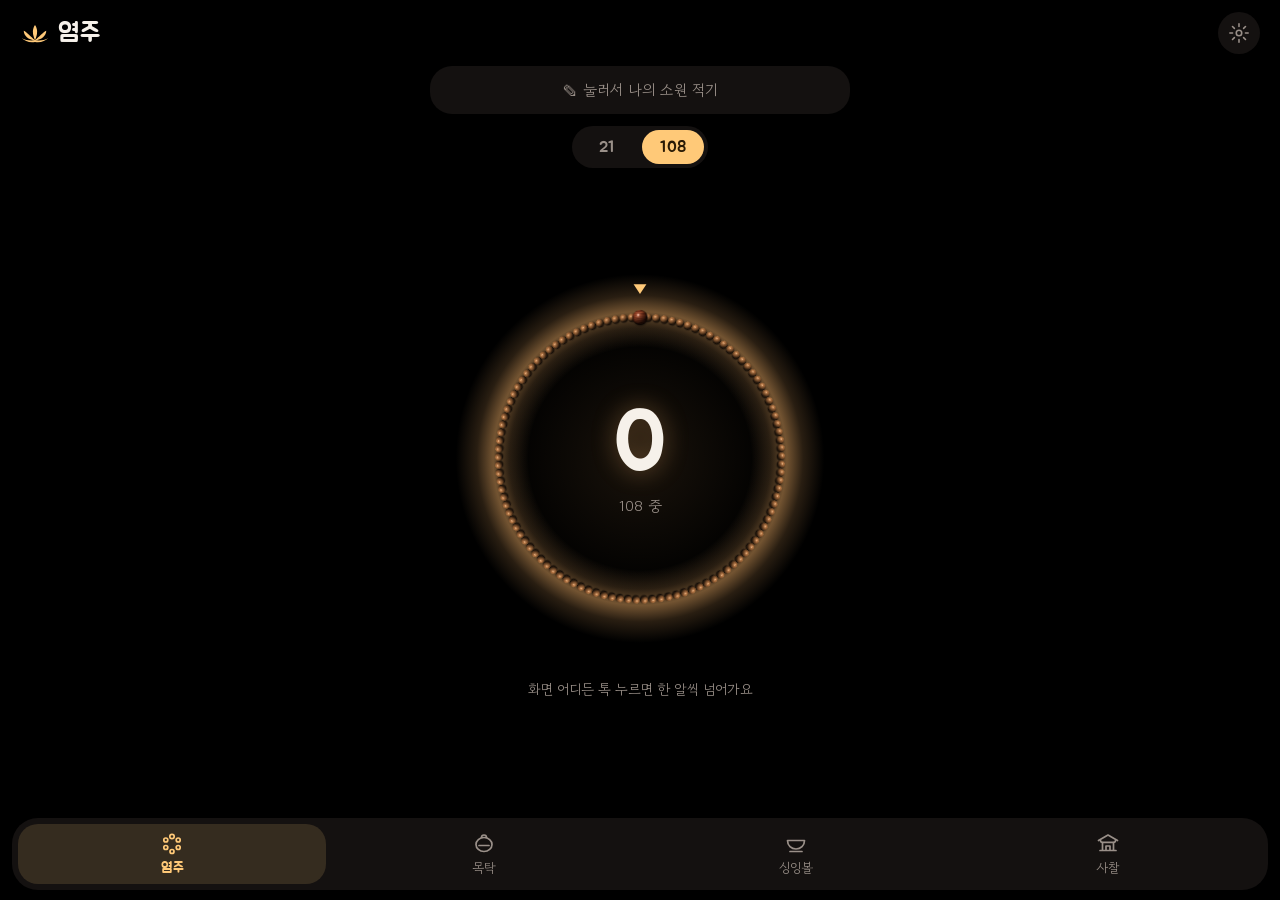
==== commit 8b696a3f: "합장: 첫 화면 로딩 속도 개선 (804KB → 77KB, 느린 모바일 기준 2.9초 → 0.9초) - 목탁·싱잉볼·채·구슬 이미지를 PNG → WebP로 (330KB → 58KB" ====
--- a/prayer/index.html
+++ b/prayer/index.html
@@ -15,7 +15,9 @@
   <link rel="apple-touch-icon" href="icons/apple-touch-icon.png">
   <link rel="preconnect" href="https://fonts.googleapis.com">
   <link rel="preconnect" href="https://fonts.gstatic.com" crossorigin>
-  <link rel="stylesheet" href="https://fonts.googleapis.com/css2?family=Gowun+Dodum&family=Jua&display=swap">
+  <!-- 글꼴은 화면을 먼저 그린 뒤 받아서 바꿔 끼운다 (글꼴을 기다리느라 첫 화면이 늦게 뜨지 않도록) -->
+  <link rel="preload" as="style" href="https://fonts.googleapis.com/css2?family=Gowun+Dodum&family=Jua&display=swap" onload="this.onload=null;this.rel='stylesheet'">
+  <noscript><link rel="stylesheet" href="https://fonts.googleapis.com/css2?family=Gowun+Dodum&family=Jua&display=swap"></noscript>
   <link rel="stylesheet" href="style.css">
 </head>
 <body>
@@ -56,7 +58,7 @@
     <!-- 2. 목탁 -->
     <section class="view" id="view-moktak" data-title="목탁" hidden>
       <div class="tap-area center" id="moktak-tap" role="button" aria-label="목탁 치기">
-        <div class="stage"><img class="art" id="moktak-art" src="images/moktak.png" alt="" draggable="false"></div>
+        <div class="stage"><img class="art" id="moktak-art" src="images/moktak.webp" width="720" height="560" loading="lazy" decoding="async" alt="" draggable="false"><img class="mallet" id="moktak-mallet" src="images/mallet.webp" loading="lazy" decoding="async" alt="" draggable="false"></div>
         <p class="hint">목탁을 톡 쳐 보세요</p>
       </div>
     </section>
@@ -64,7 +66,7 @@
     <!-- 3. 싱잉볼 -->
     <section class="view" id="view-bowl" data-title="싱잉볼" hidden>
       <div class="tap-area center small" id="bowl-tap" role="button" aria-label="싱잉볼 치기">
-        <div class="stage"><img class="art" id="bowl-art" src="images/bowl.png" alt="" draggable="false"></div>
+        <div class="stage"><img class="art" id="bowl-art" src="images/bowl.webp" width="720" height="500" loading="lazy" decoding="async" alt="" draggable="false"><img class="mallet" id="bowl-mallet" src="images/felt-mallet.webp" loading="lazy" decoding="async" alt="" draggable="false"></div>
         <p class="hint">싱잉볼을 살며시 눌러 보세요</p>
       </div>
 
--- a/prayer/style.css
+++ b/prayer/style.css
@@ -231,7 +231,21 @@
   transition: transform 0.18s cubic-bezier(0.34, 1.6, 0.64, 1);
 }
 #bowl-art { width: min(80vw, 34vh, 340px); }
-.art.hit { transform: scale(0.94) rotate(-1.5deg); transition-duration: 0.06s; }
+.art.hit { transform: scale(0.97); transition-duration: 0.06s; }
+
+/* 채: 오른쪽 끝(손잡이)을 축으로 돌아가며 친다. 평소엔 살짝 들려 있다가 누르면 내려와 '톡' */
+.mallet {
+  position: absolute;
+  transform-origin: 100% 50%;
+  transform: rotate(var(--rest));
+  transition: transform 0.24s cubic-bezier(0.3, 1.5, 0.6, 1);
+  pointer-events: none;
+  filter: drop-shadow(0 6px 8px rgba(0, 0, 0, 0.5));
+}
+.mallet.strike { transform: rotate(var(--hit)); transition: transform 0.05s ease-in; }
+#moktak-mallet { width: 62%; left: 26.3%; top: -2.8%; --rest: 10deg; --hit: -15deg; }
+#bowl-mallet { width: 70%; left: 5.9%; top: -14.8%; --rest: 6deg; --hit: -18deg; }
+#bowl-tap { padding-top: 52px; } /* 들려 있는 채가 잘리지 않도록 위쪽 여유 */
 
 /* 싱잉볼 타이머 */
 .timer {
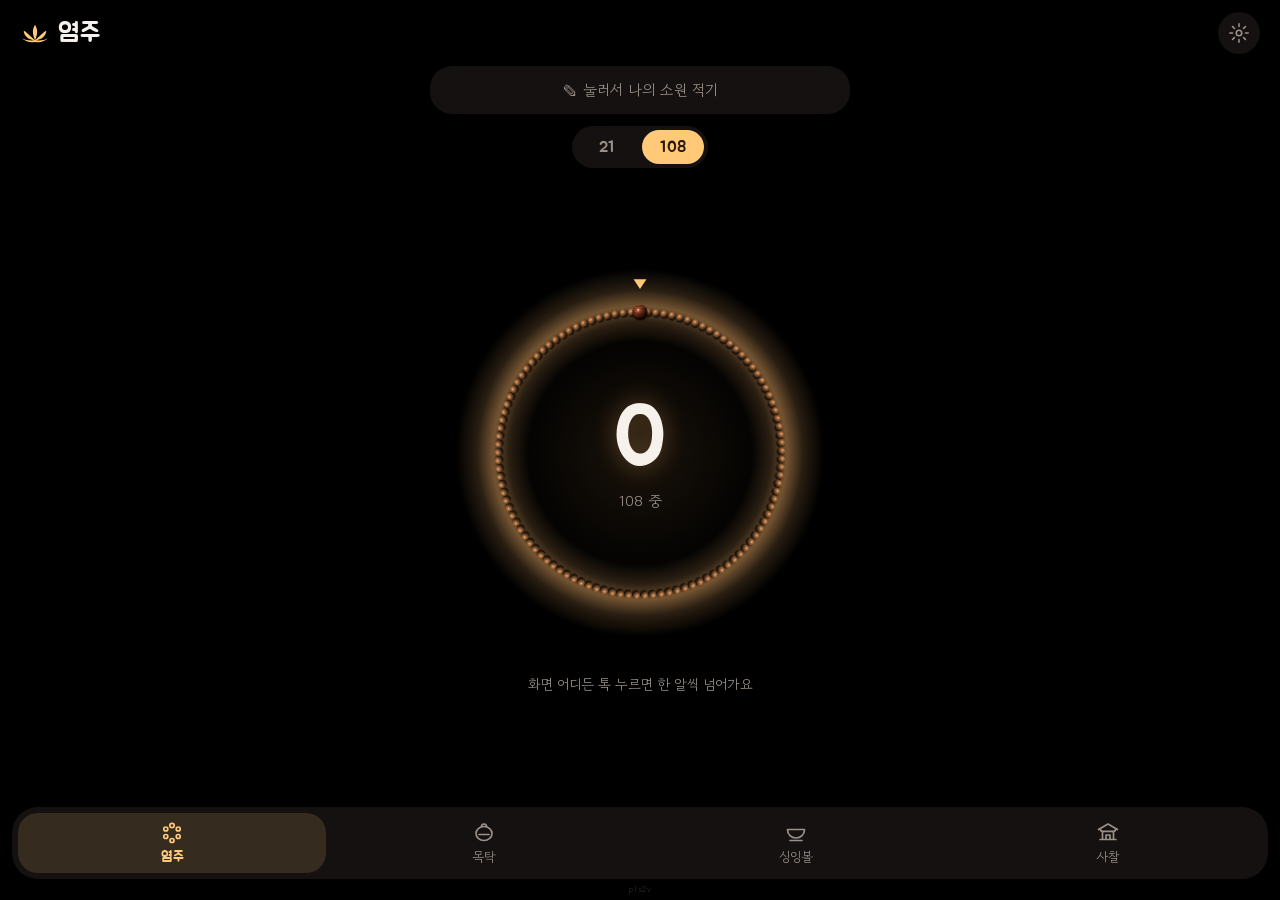
==== commit f0f49bbf: "만트라: 앱 이름 변경, 핑크 하트 아이콘, 인기 사찰 3곳, 만든 사람 표시 - 앱 이름 합장 → 만트라 (manifest, 제목, 잠금화면 정보, 백업 파일 이름; 예전 백업도" ====
--- a/prayer/index.html
+++ b/prayer/index.html
@@ -3,12 +3,12 @@
 <head>
   <meta charset="utf-8">
   <meta name="viewport" content="width=device-width, initial-scale=1, viewport-fit=cover">
-  <title>합장</title>
+  <title>만트라</title>
   <meta name="description" content="휴대폰 하나로 하는 염주·목탁·싱잉볼 기도">
   <meta name="theme-color" content="#000000">
   <meta name="apple-mobile-web-app-capable" content="yes">
   <meta name="mobile-web-app-capable" content="yes">
-  <meta name="apple-mobile-web-app-title" content="합장">
+  <meta name="apple-mobile-web-app-title" content="만트라">
   <meta name="apple-mobile-web-app-status-bar-style" content="black">
   <link rel="manifest" href="manifest.webmanifest">
   <link rel="icon" href="icons/icon-192.png">
@@ -91,6 +91,10 @@
         <button type="submit">카카오맵</button>
       </form>
 
+      <h2>인기 사찰</h2>
+      <ul class="popular" id="popular"></ul>
+      <p class="note tiny">괄호 안은 예로부터 전해지는 이야기예요.</p>
+
       <h2>자주 가는 절</h2>
       <ol class="favs" id="favs"></ol>
 
@@ -108,6 +112,7 @@
     <button data-view="bowl"><svg viewBox="0 0 24 24" aria-hidden="true"><path d="M3.5 9.5h17c0 5-3.8 8.5-8.5 8.5s-8.5-3.5-8.5-8.5z"/><path d="M6 20.5h12"/></svg>싱잉볼</button>
     <button data-view="temple"><svg viewBox="0 0 24 24" aria-hidden="true"><path d="M2.5 9.5 12 4l9.5 5.5"/><path d="M4.5 9.5c0 1 1 1.8 2 1.8h11c1 0 2-.8 2-1.8"/><path d="M6.5 11.5V19M17.5 11.5V19M4 19.5h16M10 19v-4h4v4"/></svg>사찰</button>
   </nav>
+  <a class="credit" href="https://www.instagram.com/pls2v/" target="_blank" rel="noopener">pls2v</a>
 
   <!-- 방문 기록 작성 -->
   <dialog id="visit-dialog">
--- a/prayer/style.css
+++ b/prayer/style.css
@@ -291,8 +291,8 @@
 }
 .search input:focus { outline: 2px solid var(--accent-soft); }
 .search button { background: var(--accent); color: var(--accent-ink); border-radius: 999px; padding: 0 18px; font-family: var(--cute); font-size: 15px; white-space: nowrap; }
-.favs, .visits { list-style: none; margin: 0; padding: 0; display: flex; flex-direction: column; gap: 8px; }
-.favs li, .visits li { display: flex; align-items: center; gap: 12px; padding: 14px 16px; border-radius: 18px; background: var(--card); }
+.popular, .favs, .visits { list-style: none; margin: 0; padding: 0; display: flex; flex-direction: column; gap: 8px; }
+.popular li, .favs li, .visits li { display: flex; align-items: center; gap: 12px; padding: 14px 16px; border-radius: 18px; background: var(--card); }
 .favs .rank {
   width: 28px;
   height: 28px;
@@ -305,7 +305,7 @@
   font-family: var(--cute);
   font-size: 15px;
 }
-.favs .name, .visits .name { flex: 1; min-width: 0; font-size: 16px; overflow: hidden; text-overflow: ellipsis; white-space: nowrap; }
+.popular .name, .favs .name, .visits .name { flex: 1; min-width: 0; font-size: 16px; overflow: hidden; text-overflow: ellipsis; white-space: nowrap; }
 .favs .empty { color: var(--muted); font-size: 14px; }
 .favs li:has(.empty) .rank { background: var(--soft); color: var(--muted); }
 .text-btn { font-size: 14px; color: var(--accent); padding: 6px 6px; }
@@ -320,7 +320,7 @@
 .tabs {
   display: flex;
   gap: 4px;
-  margin: 0 12px calc(env(safe-area-inset-bottom) + 10px);
+  margin: 0 12px 2px;
   padding: 6px;
   border-radius: 26px;
   background: var(--card);
@@ -374,4 +374,19 @@
 .actions .danger { color: #ff9a8a; }
 .primary:focus-visible, .text-btn:focus-visible, .tabs button:focus-visible, .segmented button:focus-visible { outline: 2px solid var(--accent); outline-offset: 2px; }
 
+/* 만든 사람: 아주 작고 흐리게 (자세히 봐야 보임) */
+.credit {
+  display: block;
+  text-align: center;
+  font-size: 9px;
+  letter-spacing: 0.08em;
+  line-height: 1;
+  padding: 4px 0 calc(env(safe-area-inset-bottom) + 6px);
+  color: rgba(255, 255, 255, 0.16);
+  text-decoration: none;
+}
+.popular .tags { color: var(--accent); font-size: 14px; }
+.popular .name { white-space: normal; }
+.note.tiny { font-size: 12px; margin: 6px 4px 0; }
+
 .ios-haptic { position: fixed; left: -100px; top: 0; width: 1px; height: 1px; opacity: 0; pointer-events: none; }
